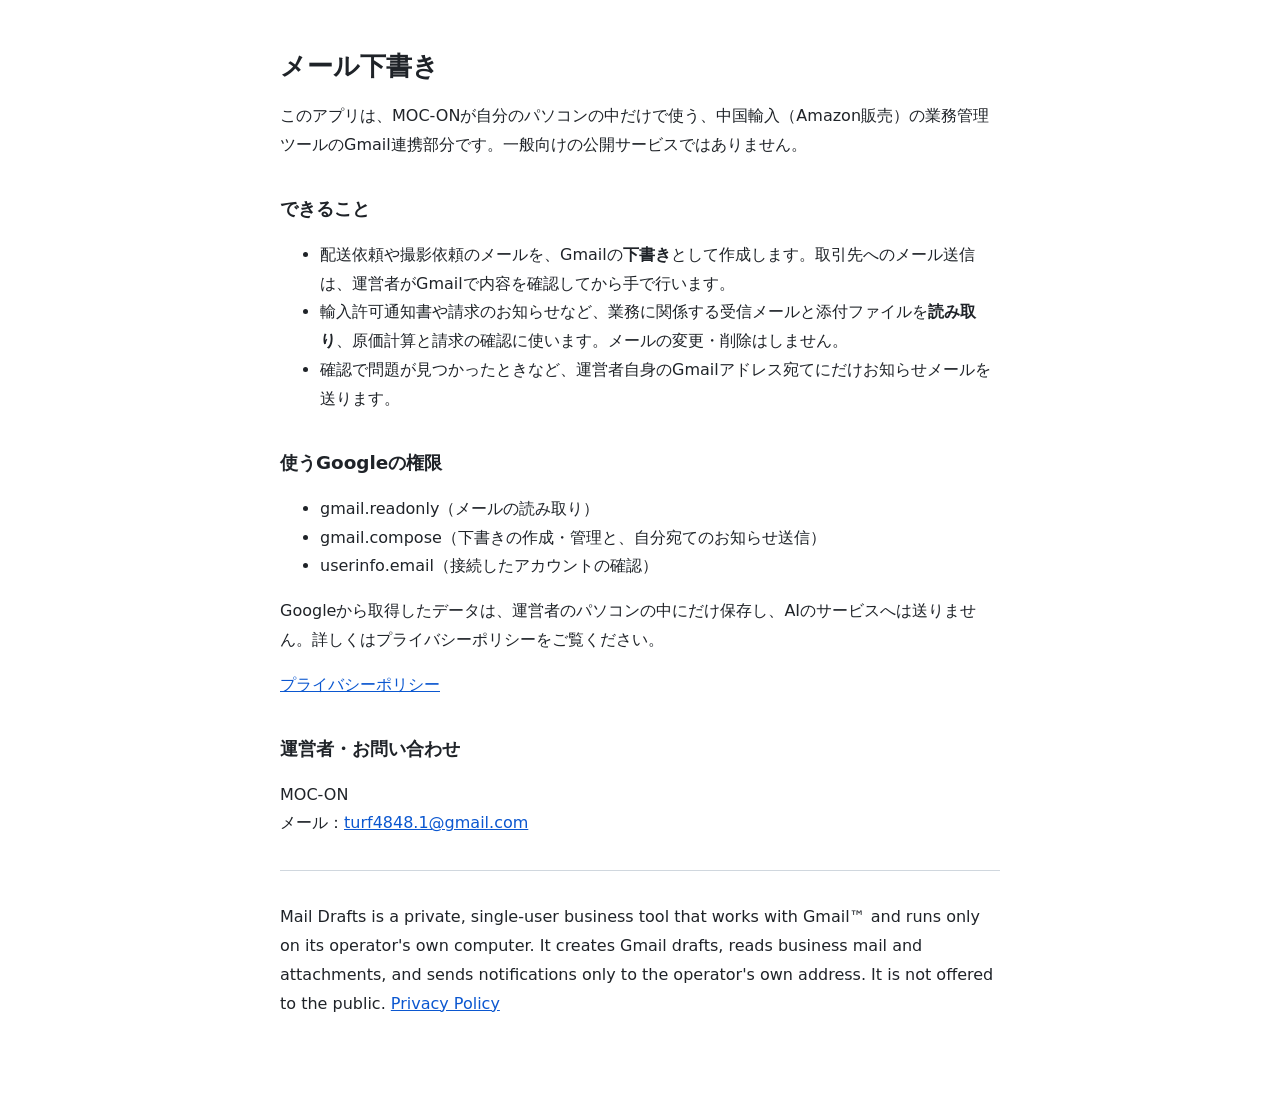
==== index.html @ c634601c "Add Mail Drafts homepage and privacy policy" ====
<!doctype html>
<html lang="ja">
<head>
<meta charset="utf-8">
<meta name="viewport" content="width=device-width, initial-scale=1">
<title>メール下書き</title>
<link rel="stylesheet" href="style.css">
</head>
<body>
<main>
<h1>メール下書き</h1>
<p>このアプリは、MOC-ONが自分のパソコンの中だけで使う、中国輸入（Amazon販売）の業務管理ツールのGmail連携部分です。一般向けの公開サービスではありません。</p>

<h2>できること</h2>
<ul>
<li>配送依頼や撮影依頼のメールを、Gmailの<strong>下書き</strong>として作成します。取引先へのメール送信は、運営者がGmailで内容を確認してから手で行います。</li>
<li>輸入許可通知書や請求のお知らせなど、業務に関係する受信メールと添付ファイルを<strong>読み取り</strong>、原価計算と請求の確認に使います。メールの変更・削除はしません。</li>
<li>確認で問題が見つかったときなど、運営者自身のGmailアドレス宛てにだけお知らせメールを送ります。</li>
</ul>

<h2>使うGoogleの権限</h2>
<ul>
<li>gmail.readonly（メールの読み取り）</li>
<li>gmail.compose（下書きの作成・管理と、自分宛てのお知らせ送信）</li>
<li>userinfo.email（接続したアカウントの確認）</li>
</ul>

<p>Googleから取得したデータは、運営者のパソコンの中にだけ保存し、AIのサービスへは送りません。詳しくはプライバシーポリシーをご覧ください。</p>

<p><a href="privacy.html">プライバシーポリシー</a></p>

<h2>運営者・お問い合わせ</h2>
<p>MOC-ON<br>メール：<a href="mailto:turf4848.1@gmail.com">turf4848.1@gmail.com</a></p>

<hr>
<p lang="en">Mail Drafts is a private, single-user business tool that works with Gmail™ and runs only on its operator's own computer. It creates Gmail drafts, reads business mail and attachments, and sends notifications only to the operator's own address. It is not offered to the public. <a href="privacy.html">Privacy Policy</a></p>
</main>
</body>
</html>
---- style.css ----
body { margin: 0; background: #ffffff; color: #1f2328; font-family: system-ui, -apple-system, "Segoe UI", "Hiragino Sans", "Yu Gothic UI", sans-serif; line-height: 1.8; }
main { max-width: 720px; margin: 0 auto; padding: 32px 16px 64px; }
h1 { font-size: 1.6rem; line-height: 1.4; }
h2 { font-size: 1.15rem; margin-top: 2rem; }
a { color: #0b57d0; }
hr { border: 0; border-top: 1px solid #d0d7de; margin: 2rem 0; }
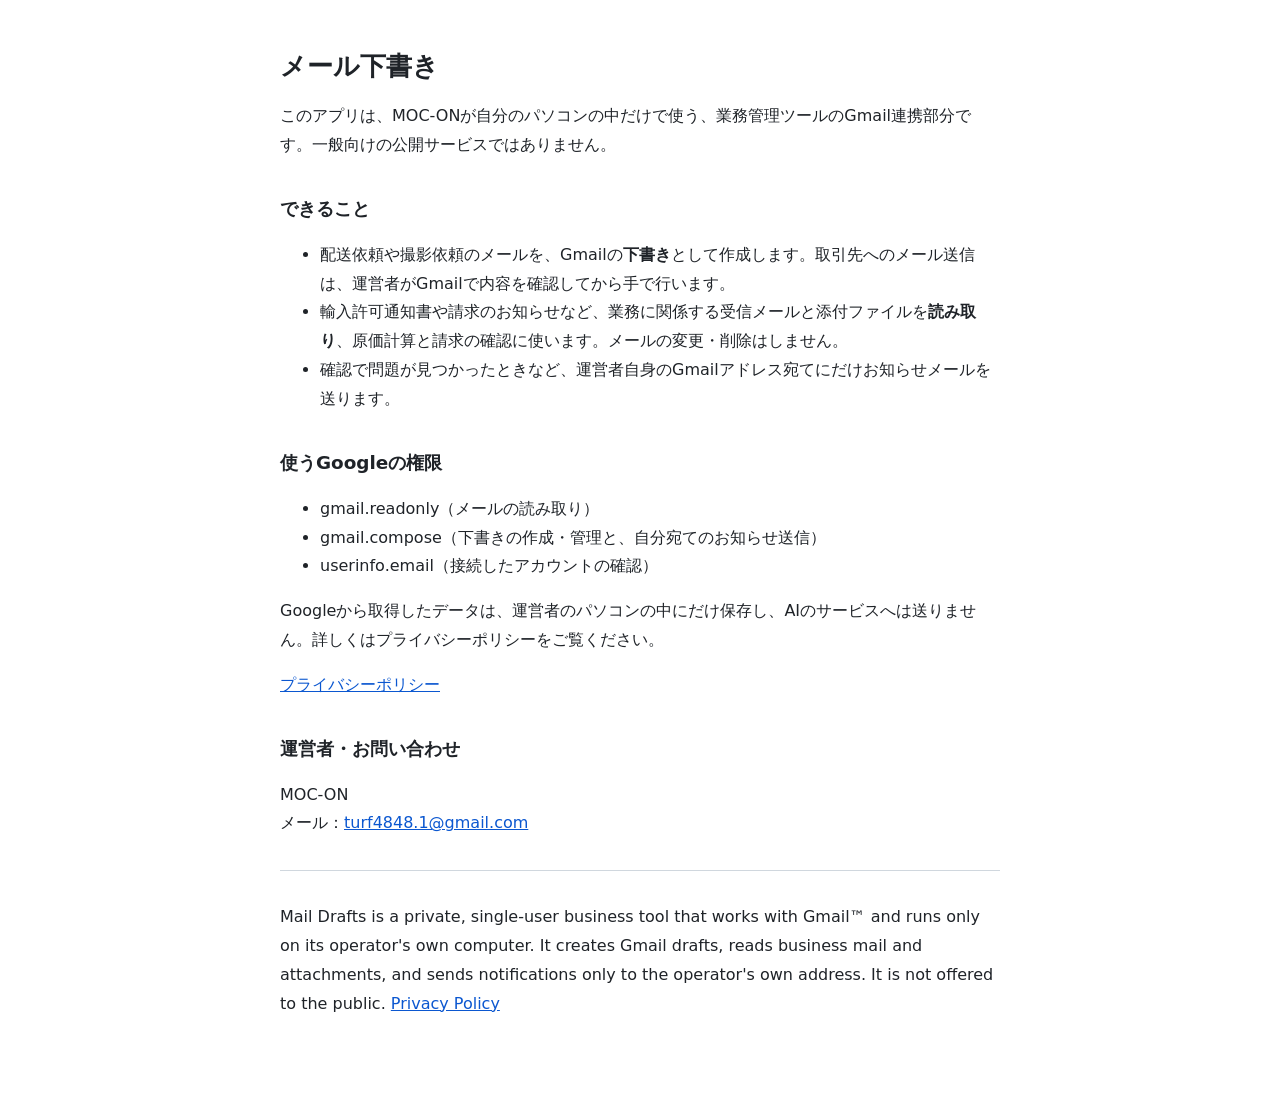
==== commit f494869e: "Remove business-area wording from the description" ====
--- a/index.html
+++ b/index.html
@@ -9,7 +9,7 @@
 <body>
 <main>
 <h1>メール下書き</h1>
-<p>このアプリは、MOC-ONが自分のパソコンの中だけで使う、中国輸入（Amazon販売）の業務管理ツールのGmail連携部分です。一般向けの公開サービスではありません。</p>
+<p>このアプリは、MOC-ONが自分のパソコンの中だけで使う、業務管理ツールのGmail連携部分です。一般向けの公開サービスではありません。</p>
 
 <h2>できること</h2>
 <ul>
